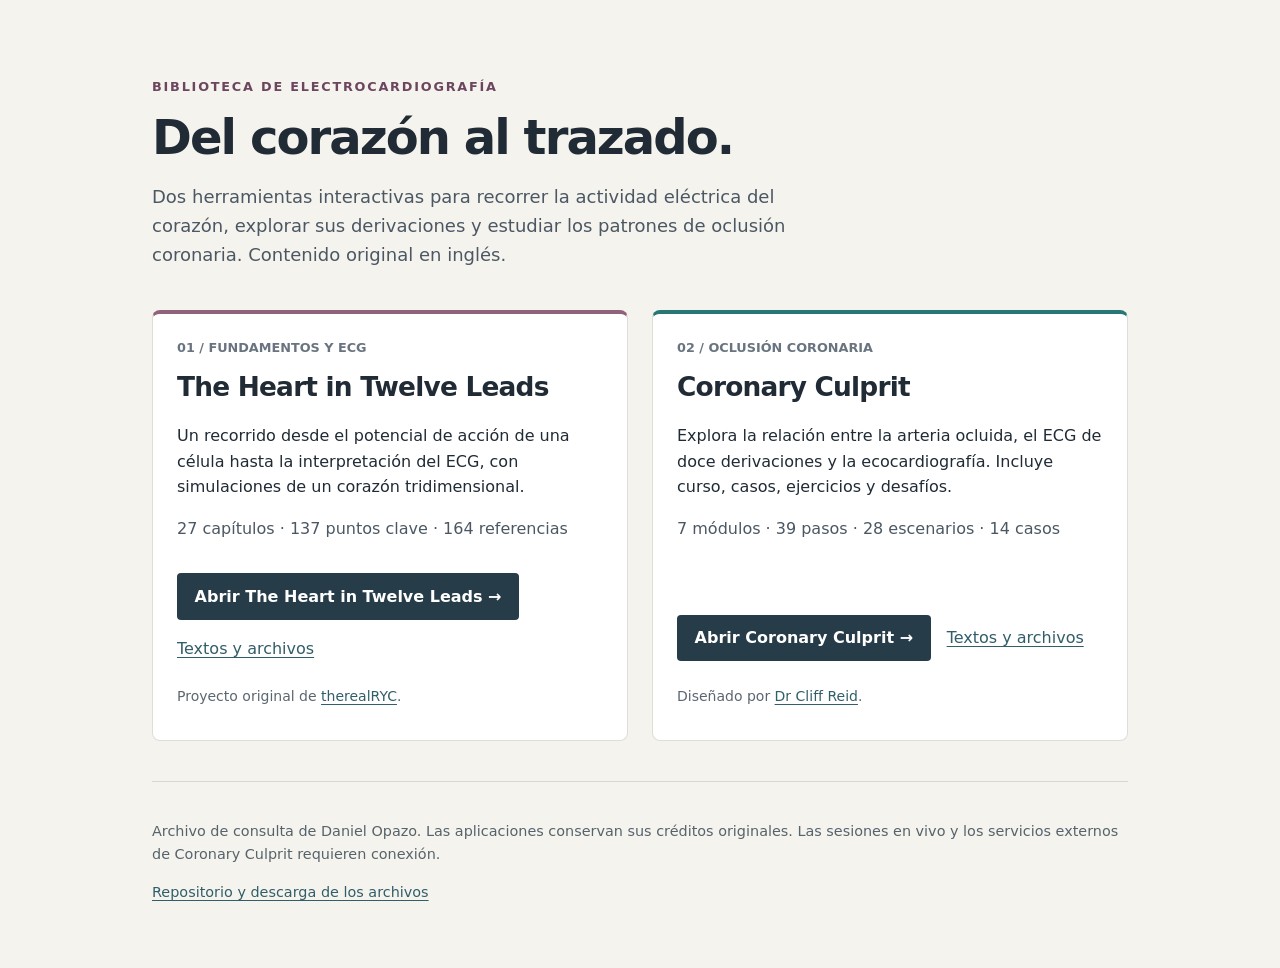
==== index.html @ e69ddd50 "Add both ECG learning guides and shared landing page" ====
<!doctype html>
<html lang="es">
<head>
  <meta charset="utf-8">
  <meta name="viewport" content="width=device-width, initial-scale=1">
  <meta name="text-scale" content="scale">
  <meta name="description" content="Dos guías interactivas para estudiar electrocardiografía: The Heart in Twelve Leads y Coronary Culprit.">
  <title>Guías interactivas de ECG</title>
  <style>
    * { box-sizing: border-box; }
    body { margin: 0; background: #f5f3ee; color: #202b35; font-family: system-ui, sans-serif; line-height: 1.6; overflow-wrap: anywhere; }
    main { width: min(64rem, 100%); margin-inline: auto; padding: 4rem 1.5rem; }
    .eyebrow { color: #6c465e; font-size: .8rem; font-weight: 700; letter-spacing: .14em; text-transform: uppercase; }
    h1 { margin: .5rem 0 1rem; font-size: clamp(2rem, 1.4rem + 2vw, 3.5rem); line-height: 1.15; letter-spacing: -.04em; }
    .intro { max-width: 43rem; color: #4b5863; font-size: 1.125rem; }
    .guides { display: grid; grid-template-columns: repeat(auto-fit, minmax(min(100%, 24rem), 1fr)); gap: 1.5rem; margin-block: 2.5rem; }
    article { display: flex; flex-direction: column; min-width: 0; padding: 1.5rem; background: #fff; border: 1px solid #deddd8; border-top: .25rem solid #91637b; border-radius: .5rem; }
    article:nth-child(2) { border-top-color: #287776; }
    .number { color: #697480; font-size: .8rem; font-weight: 700; }
    h2 { margin: .75rem 0; font-size: 1.65rem; line-height: 1.25; letter-spacing: -.03em; }
    article p { margin: .5rem 0; }
    .detail { color: #4b5863; }
    .actions { display: flex; flex-wrap: wrap; align-items: center; gap: 1rem; margin-top: auto; padding-top: 1.5rem; }
    a { color: #315e69; text-underline-offset: .2em; overflow-wrap: anywhere; }
    a:hover { text-decoration-thickness: .15em; }
    a:focus-visible { outline: .2rem solid #ae6d2c; outline-offset: .25rem; }
    .open { display: inline-block; padding: .65rem 1.1rem; background: #263c48; color: #fff; text-decoration: none; border-radius: .25rem; font-weight: 650; }
    .credit { margin-top: 1.5rem; color: #5c6670; font-size: .875rem; }
    footer { border-top: 1px solid #d6d8d7; padding-top: 1.5rem; color: #56636b; font-size: .9rem; }
  </style>
</head>
<body>
  <main>
    <header>
      <p class="eyebrow">Biblioteca de electrocardiografía</p>
      <h1>Del corazón al trazado.</h1>
      <p class="intro">Dos herramientas interactivas para recorrer la actividad eléctrica del corazón, explorar sus derivaciones y estudiar los patrones de oclusión coronaria. Contenido original en inglés.</p>
    </header>
    <section class="guides" aria-label="Guías disponibles">
      <article>
        <span class="number" aria-hidden="true">01 / FUNDAMENTOS Y ECG</span>
        <h2>The Heart in Twelve Leads</h2>
        <p>Un recorrido desde el potencial de acción de una célula hasta la interpretación del ECG, con simulaciones de un corazón tridimensional.</p>
        <p class="detail">27 capítulos · 137 puntos clave · 164 referencias</p>
        <div class="actions">
          <a class="open" href="heart-in-twelve-leads/index.html">Abrir The Heart in Twelve Leads →</a>
          <a href="https://github.com/DanielOpazoD/ecg-learning-guides/tree/main/heart-in-twelve-leads">Textos y archivos</a>
        </div>
        <p class="credit">Proyecto original de <a href="https://therealryc.github.io/heart-in-twelve-leads/">therealRYC</a>.</p>
      </article>
      <article>
        <span class="number" aria-hidden="true">02 / OCLUSIÓN CORONARIA</span>
        <h2>Coronary Culprit</h2>
        <p>Explora la relación entre la arteria ocluida, el ECG de doce derivaciones y la ecocardiografía. Incluye curso, casos, ejercicios y desafíos.</p>
        <p class="detail">7 módulos · 39 pasos · 28 escenarios · 14 casos</p>
        <div class="actions">
          <a class="open" href="coronary-culprit/sitio/index.html#course">Abrir Coronary Culprit →</a>
          <a href="https://github.com/DanielOpazoD/ecg-learning-guides/tree/main/coronary-culprit">Textos y archivos</a>
        </div>
        <p class="credit">Diseñado por <a href="https://www.cliffreid.com/culprit/">Dr Cliff Reid</a>.</p>
      </article>
    </section>
    <footer>
      <p>Archivo de consulta de Daniel Opazo. Las aplicaciones conservan sus créditos originales. Las sesiones en vivo y los servicios externos de Coronary Culprit requieren conexión.</p>
      <a href="https://github.com/DanielOpazoD/ecg-learning-guides">Repositorio y descarga de los archivos</a>
    </footer>
  </main>
</body>
</html>
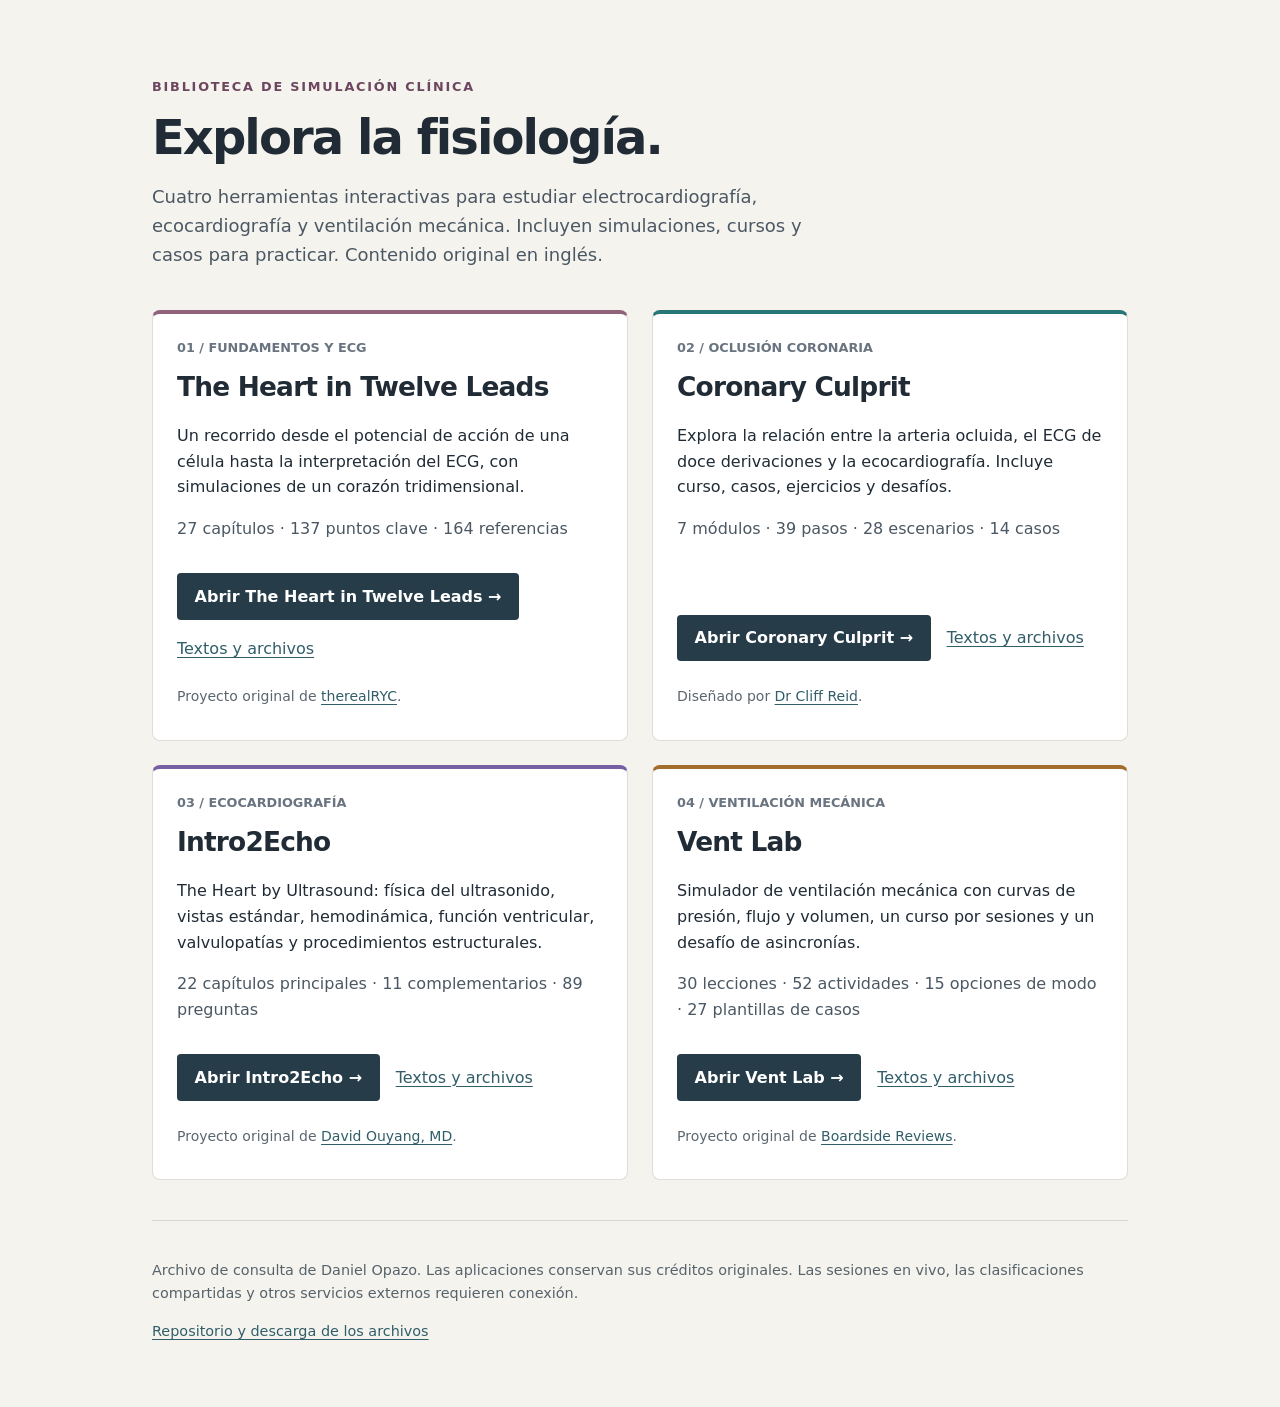
==== commit 0eba1f9f: "Add Intro2Echo and Vent Lab to the clinical learning library" ====
--- a/index.html
+++ b/index.html
@@ -4,8 +4,8 @@
   <meta charset="utf-8">
   <meta name="viewport" content="width=device-width, initial-scale=1">
   <meta name="text-scale" content="scale">
-  <meta name="description" content="Dos guías interactivas para estudiar electrocardiografía: The Heart in Twelve Leads y Coronary Culprit.">
-  <title>Guías interactivas de ECG</title>
+  <meta name="description" content="Cuatro guías y simuladores de electrocardiografía, ecocardiografía y ventilación mecánica: The Heart in Twelve Leads, Coronary Culprit, Intro2Echo y Vent Lab.">
+  <title>Guías y simuladores clínicos</title>
   <style>
     * { box-sizing: border-box; }
     body { margin: 0; background: #f5f3ee; color: #202b35; font-family: system-ui, sans-serif; line-height: 1.6; overflow-wrap: anywhere; }
@@ -16,6 +16,8 @@
     .guides { display: grid; grid-template-columns: repeat(auto-fit, minmax(min(100%, 24rem), 1fr)); gap: 1.5rem; margin-block: 2.5rem; }
     article { display: flex; flex-direction: column; min-width: 0; padding: 1.5rem; background: #fff; border: 1px solid #deddd8; border-top: .25rem solid #91637b; border-radius: .5rem; }
     article:nth-child(2) { border-top-color: #287776; }
+    article:nth-child(3) { border-top-color: #7460a2; }
+    article:nth-child(4) { border-top-color: #a16e2e; }
     .number { color: #697480; font-size: .8rem; font-weight: 700; }
     h2 { margin: .75rem 0; font-size: 1.65rem; line-height: 1.25; letter-spacing: -.03em; }
     article p { margin: .5rem 0; }
@@ -32,9 +34,9 @@
 <body>
   <main>
     <header>
-      <p class="eyebrow">Biblioteca de electrocardiografía</p>
-      <h1>Del corazón al trazado.</h1>
-      <p class="intro">Dos herramientas interactivas para recorrer la actividad eléctrica del corazón, explorar sus derivaciones y estudiar los patrones de oclusión coronaria. Contenido original en inglés.</p>
+      <p class="eyebrow">Biblioteca de simulación clínica</p>
+      <h1>Explora la fisiología.</h1>
+      <p class="intro">Cuatro herramientas interactivas para estudiar electrocardiografía, ecocardiografía y ventilación mecánica. Incluyen simulaciones, cursos y casos para practicar. Contenido original en inglés.</p>
     </header>
     <section class="guides" aria-label="Guías disponibles">
       <article>
@@ -59,9 +61,31 @@
         </div>
         <p class="credit">Diseñado por <a href="https://www.cliffreid.com/culprit/">Dr Cliff Reid</a>.</p>
       </article>
+      <article>
+        <span class="number" aria-hidden="true">03 / ECOCARDIOGRAFÍA</span>
+        <h2>Intro2Echo</h2>
+        <p>The Heart by Ultrasound: física del ultrasonido, vistas estándar, hemodinámica, función ventricular, valvulopatías y procedimientos estructurales.</p>
+        <p class="detail">22 capítulos principales · 11 complementarios · 89 preguntas</p>
+        <div class="actions">
+          <a class="open" href="intro2echo/sitio/index.html">Abrir Intro2Echo →</a>
+          <a href="https://github.com/DanielOpazoD/ecg-learning-guides/tree/main/intro2echo">Textos y archivos</a>
+        </div>
+        <p class="credit">Proyecto original de <a href="https://intro2echo.com/">David Ouyang, MD</a>.</p>
+      </article>
+      <article>
+        <span class="number" aria-hidden="true">04 / VENTILACIÓN MECÁNICA</span>
+        <h2>Vent Lab</h2>
+        <p>Simulador de ventilación mecánica con curvas de presión, flujo y volumen, un curso por sesiones y un desafío de asincronías.</p>
+        <p class="detail">30 lecciones · 52 actividades · 15 opciones de modo · 27 plantillas de casos</p>
+        <div class="actions">
+          <a class="open" href="vent-lab/sitio/vent-lab.html">Abrir Vent Lab →</a>
+          <a href="https://github.com/DanielOpazoD/ecg-learning-guides/tree/main/vent-lab">Textos y archivos</a>
+        </div>
+        <p class="credit">Proyecto original de <a href="https://www.boardsidereviews.com/vent-lab.html">Boardside Reviews</a>.</p>
+      </article>
     </section>
     <footer>
-      <p>Archivo de consulta de Daniel Opazo. Las aplicaciones conservan sus créditos originales. Las sesiones en vivo y los servicios externos de Coronary Culprit requieren conexión.</p>
+      <p>Archivo de consulta de Daniel Opazo. Las aplicaciones conservan sus créditos originales. Las sesiones en vivo, las clasificaciones compartidas y otros servicios externos requieren conexión.</p>
       <a href="https://github.com/DanielOpazoD/ecg-learning-guides">Repositorio y descarga de los archivos</a>
     </footer>
   </main>
